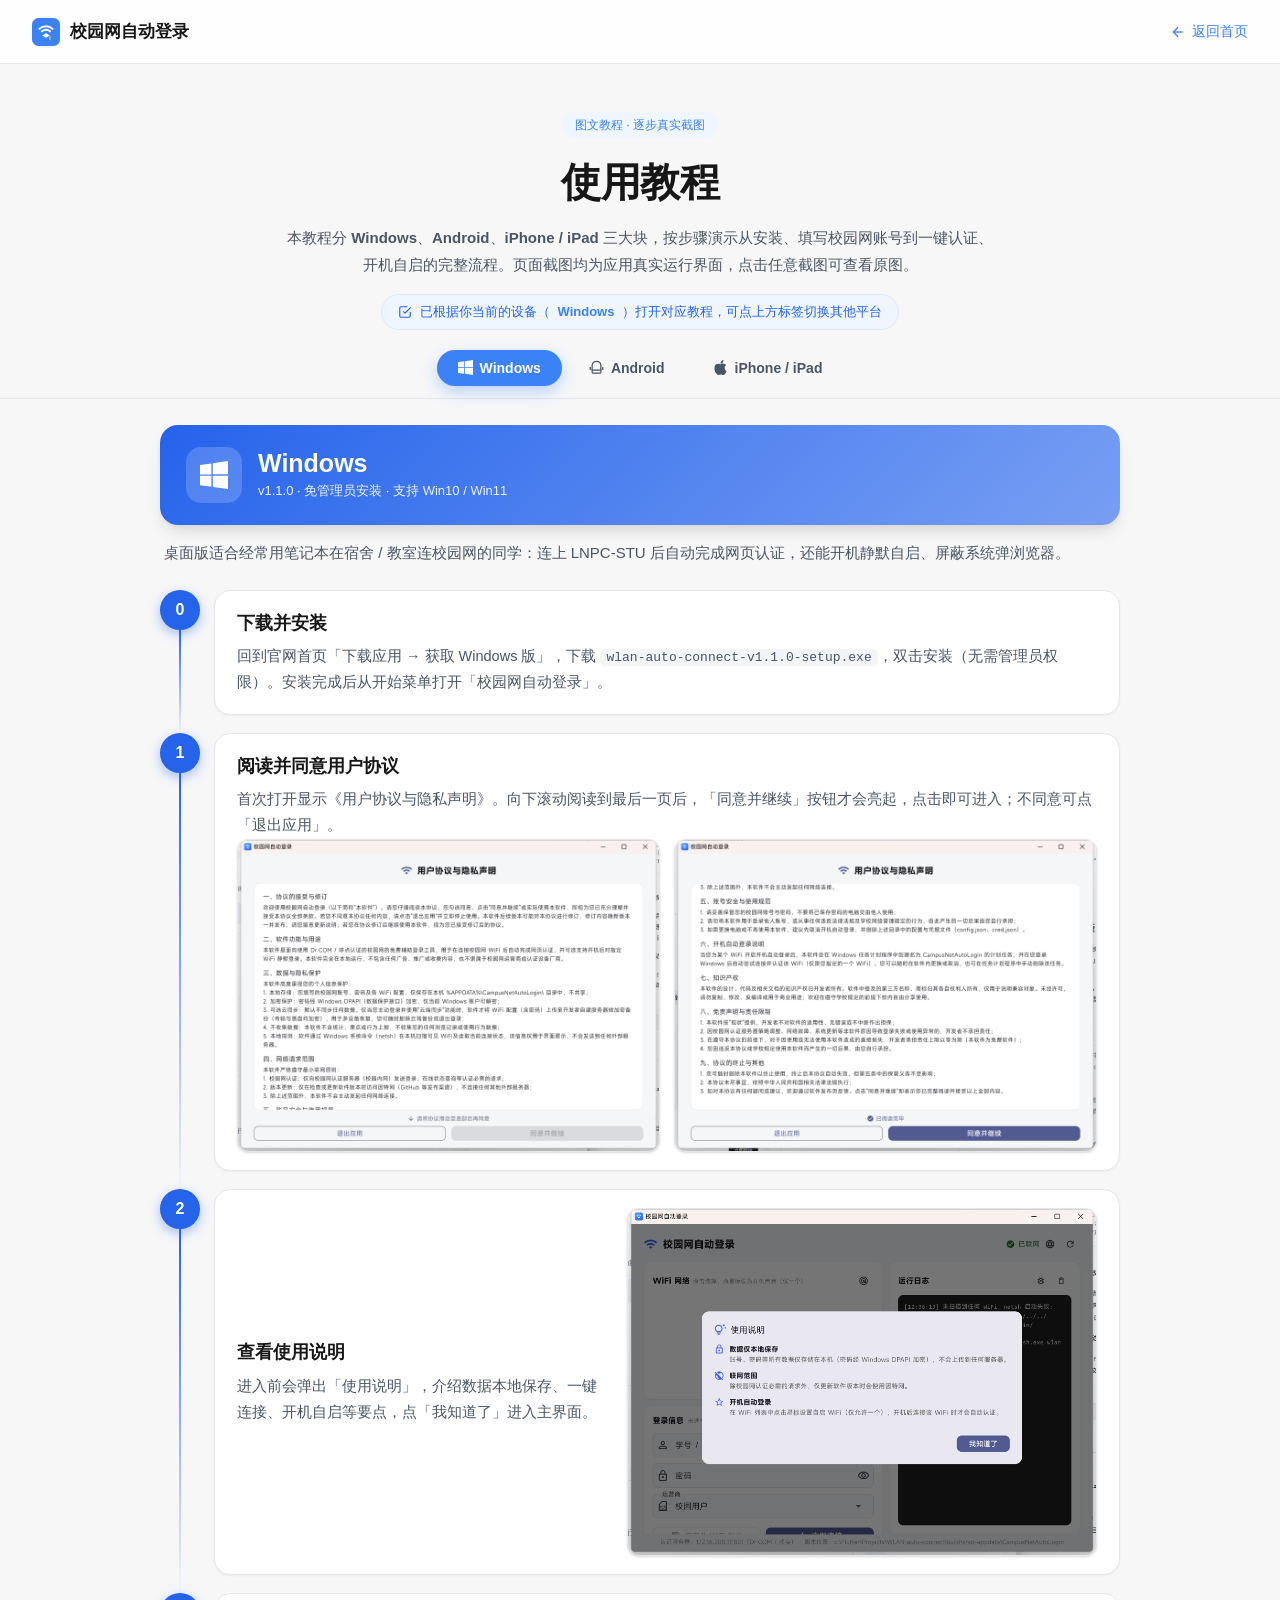
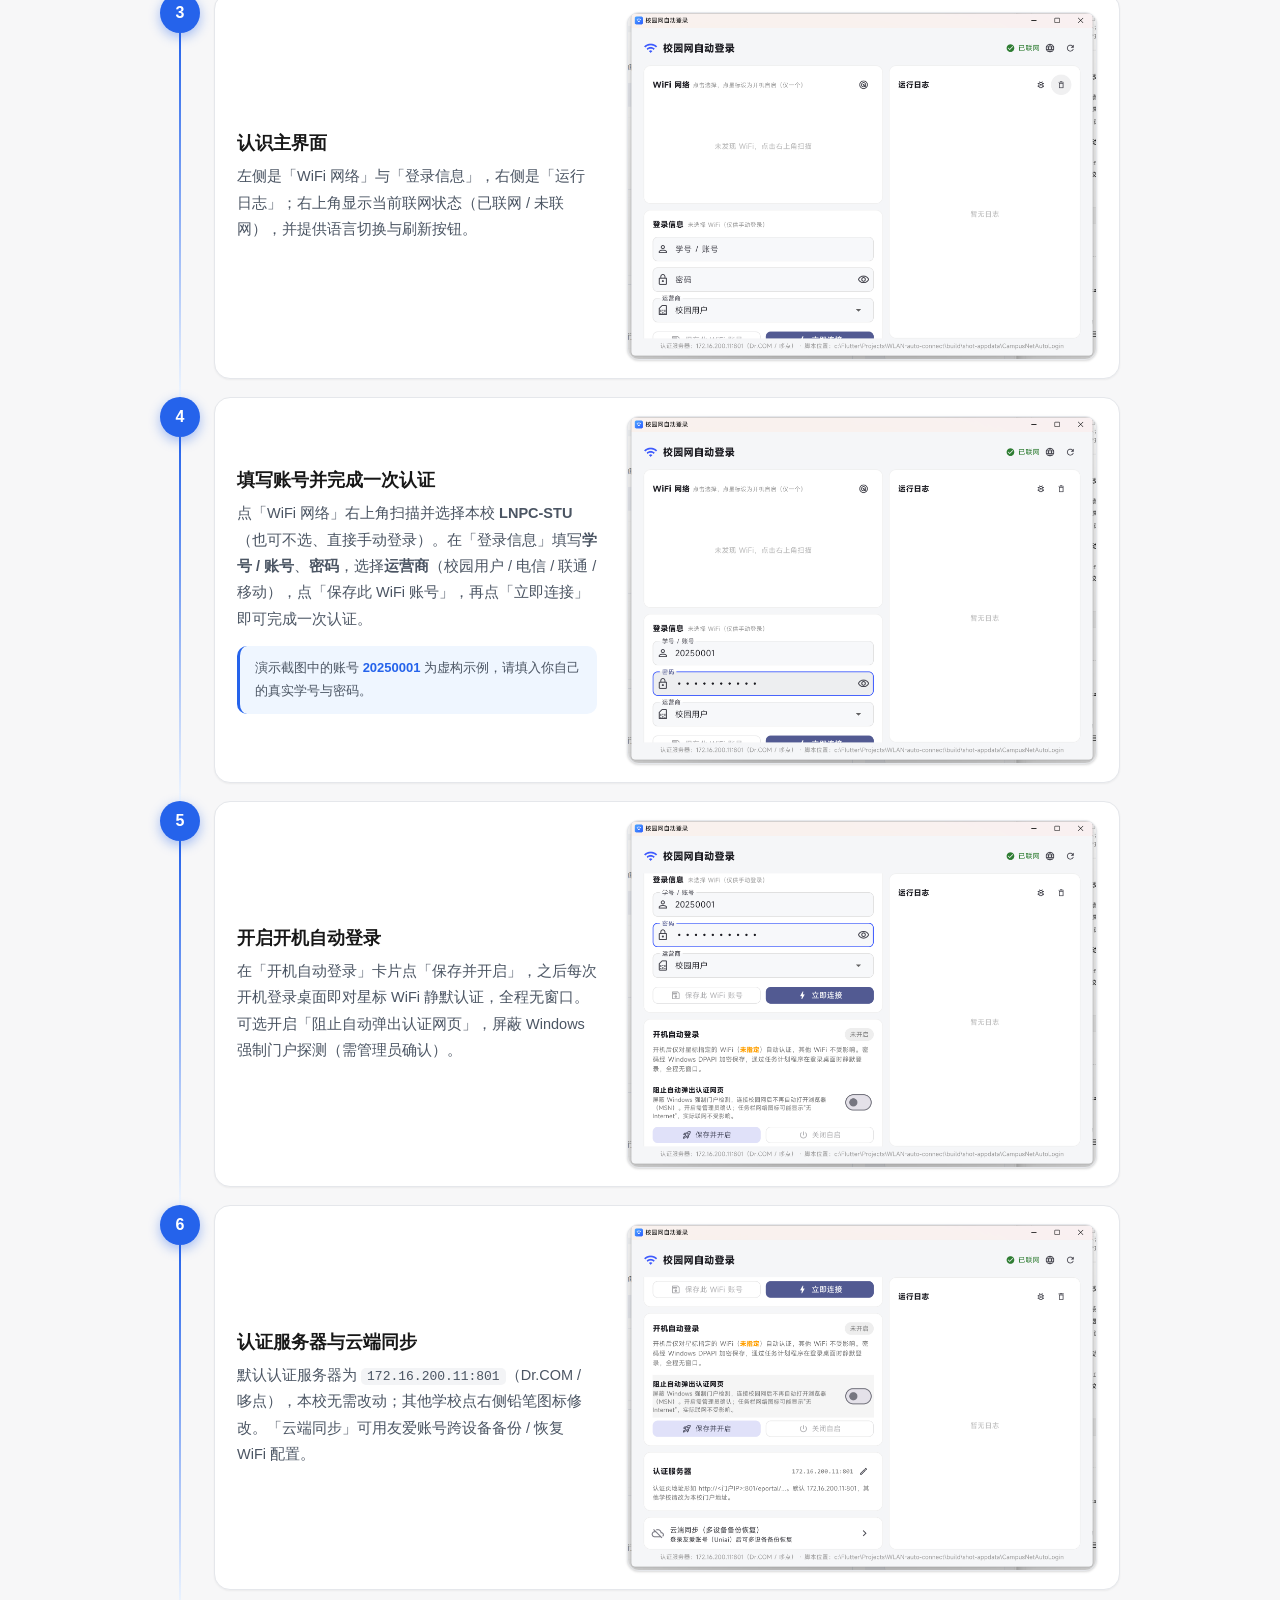
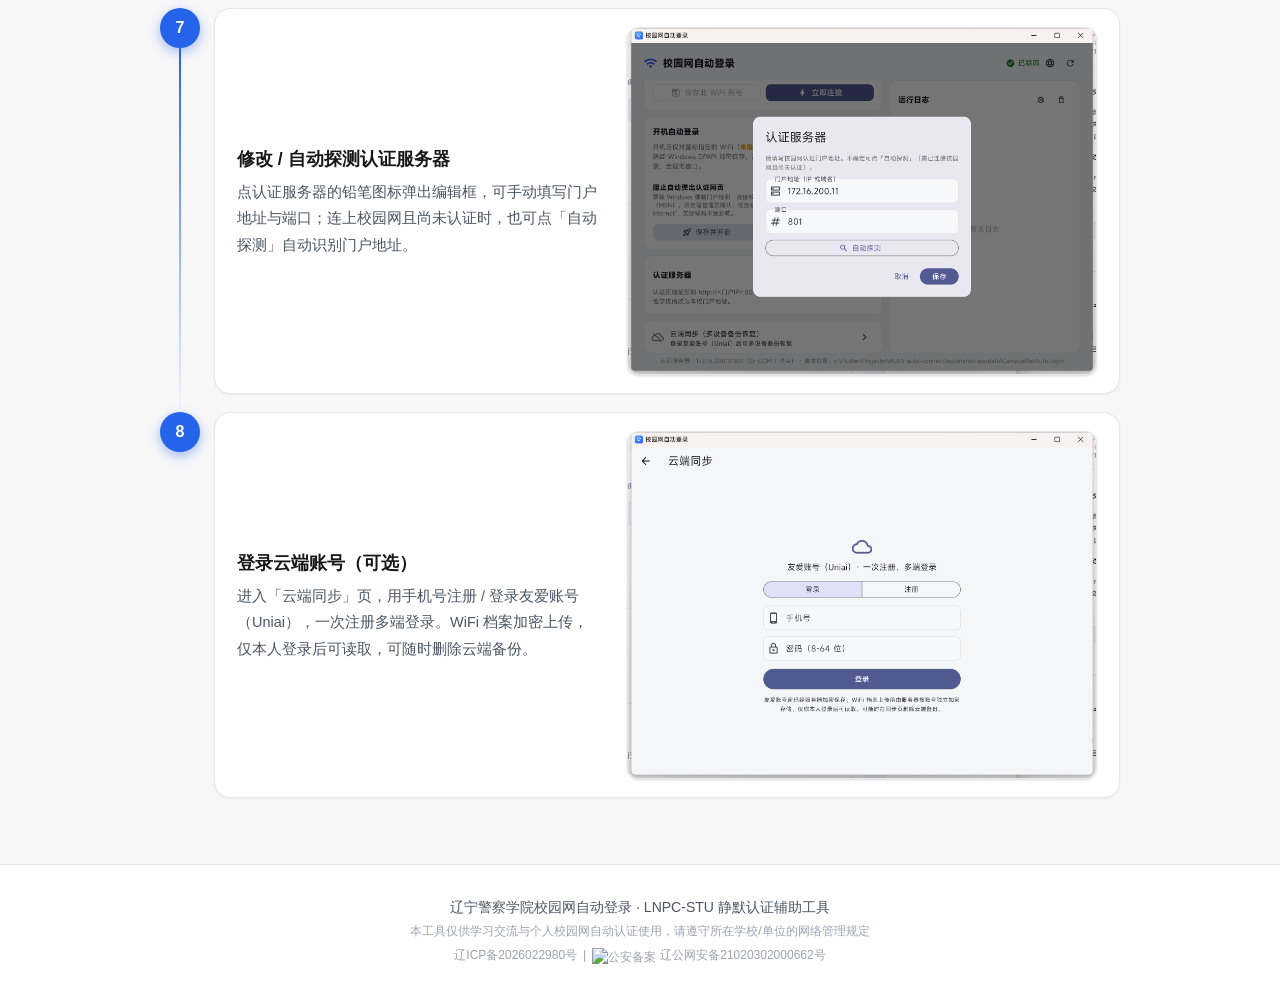
==== website/help.html @ 86a49d58 "Fix false "portal unreachable" caused by cellular route preemption When the campus network is not ye" ====
<!DOCTYPE html>
<html lang="zh-CN">
<head>
  <meta charset="UTF-8">
  <meta name="viewport" content="width=device-width, initial-scale=1.0">
  <meta name="description" content="辽宁警察学院校园网自动登录 —— Windows、Android、iPhone / iPad 三平台图文安装与使用教程，逐步真实截图演示从安装、填写账号到一键认证、开机自启的完整流程。">
  <title>使用教程 - 辽宁警察学院校园网自动登录</title>
  <link rel="icon" type="image/svg+xml" href="favicon.svg">
  <link rel="stylesheet" href="style.css">
  <style>
    /* ==================== 教程页专用样式（复用 style.css 变量） ==================== */
    .tut-hero { text-align: center; padding: 48px 20px 8px; max-width: 760px; margin: 0 auto; }
    .tut-hero .hero-badge { margin-bottom: 14px; }
    .tut-hero h1 { font-size: 36px; letter-spacing: -0.5px; margin-bottom: 12px; }
    .tut-hero p { font-size: 15px; color: var(--text-secondary); line-height: 1.8; }
    .tut-os-hint { display: inline-flex; align-items: center; gap: 8px; margin-top: 16px; font-size: 13px; color: var(--primary-dark); background: var(--primary-light); border: 1px solid var(--primary-lighter); padding: 7px 16px; border-radius: 999px; }
    .tut-os-hint b { color: var(--primary); }
    .tut-os-hint svg { flex-shrink: 0; }

    /* 平台标签页 */
    .tut-tabs {
      position: sticky; top: 64px; z-index: 60;
      display: flex; gap: 6px; justify-content: center; flex-wrap: wrap;
      padding: 12px; margin-bottom: 4px;
      background: rgba(247,247,248,0.92); backdrop-filter: blur(10px);
      border-bottom: 1px solid var(--border);
    }
    .ttab {
      display: inline-flex; align-items: center; gap: 7px;
      padding: 9px 20px; border-radius: 999px;
      font-size: 14px; font-weight: 600; color: var(--text-secondary);
      border: 1.5px solid transparent; transition: all .18s;
    }
    .ttab:hover { color: var(--primary); background: var(--primary-light); }
    .ttab.is-active { color: #fff; background: var(--primary); box-shadow: 0 6px 16px rgba(59,130,246,.32); }
    .ttab[data-tab="android"].is-active { background: #0F9D58; box-shadow: 0 6px 16px rgba(15,157,88,.32); }
    .ttab[data-tab="ios"].is-active { background: #7C3AED; box-shadow: 0 6px 16px rgba(124,58,237,.32); }

    .tut { max-width: 1000px; margin: 0 auto; padding: 0 20px 48px; }

    /* 平台主题色 */
    #windows { --accent: #2563EB; --accent-soft: #EFF6FF; }
    #android { --accent: #0F9D58; --accent-soft: #E9F7EF; }
    #ios     { --accent: #7C3AED; --accent-soft: #F3E8FF; }

    .tpanel { display: none; }
    .tpanel.is-active { display: block; animation: tutFade .28s ease; }
    @keyframes tutFade { from { opacity: 0; transform: translateY(8px); } to { opacity: 1; transform: none; } }

    /* 平台头部色带 */
    .phead {
      display: flex; align-items: center; gap: 16px;
      padding: 22px 26px; border-radius: 18px; color: #fff;
      background: linear-gradient(135deg, var(--accent), color-mix(in srgb, var(--accent) 62%, #ffffff));
      box-shadow: var(--shadow-lg); margin: 26px 0 12px;
    }
    .phead .pico { width: 56px; height: 56px; border-radius: 15px; flex-shrink: 0; background: rgba(255,255,255,.18); display: flex; align-items: center; justify-content: center; }
    .phead h2 { font-size: 25px; line-height: 1.15; }
    .phead .pv { font-size: 13px; opacity: .92; margin-top: 3px; }
    .pintro { font-size: 15px; color: var(--text-secondary); line-height: 1.8; margin: 14px 4px 24px; }

    /* 时间轴 + 步骤卡片 */
    .timeline { list-style: none; margin: 0; padding: 0; }
    .step { position: relative; padding-left: 54px; margin-bottom: 18px; }
    .step::before { content: ''; position: absolute; left: 19px; top: 40px; bottom: -18px; width: 2px; background: linear-gradient(var(--accent), var(--accent-soft)); }
    .step:last-child::before { display: none; }
    .node {
      position: absolute; left: 0; top: 0; width: 40px; height: 40px; border-radius: 50%;
      background: var(--accent); color: #fff; font-weight: 700; font-size: 16px;
      display: flex; align-items: center; justify-content: center;
      box-shadow: 0 4px 12px color-mix(in srgb, var(--accent) 40%, transparent); z-index: 1;
    }
    .card { background: var(--surface); border: 1px solid var(--border); border-radius: 16px; padding: 18px 22px; box-shadow: var(--shadow-sm); transition: box-shadow .2s; }
    .card:hover { box-shadow: var(--shadow); }
    .card .txt h3 { font-size: 17.5px; margin: 1px 0 7px; }
    .card .txt p { font-size: 14.5px; color: var(--text-secondary); line-height: 1.82; }
    .card .txt a { color: var(--primary); }
    .card code { background: var(--surface-muted); padding: 1px 6px; border-radius: 5px; font-size: 13px; }

    .media { margin-top: 16px; display: flex; gap: 14px; justify-content: center; flex-wrap: wrap; }
    .media img { max-width: 100%; height: auto; border: 1px solid var(--border); border-radius: 12px; box-shadow: var(--shadow); cursor: zoom-in; background: #fff; transition: transform .18s; }
    .media img:hover { transform: translateY(-2px); }
    .media img.win { width: 100%; max-width: 760px; }
    .media img.pad { width: 100%; max-width: 620px; }
    .media img.phone { width: 300px; max-width: 100%; }
    .media.pair img.win { width: calc(50% - 7px); max-width: 480px; }
    .media.pair img.pad { width: calc(50% - 7px); max-width: 480px; }
    .media.pair img.phone { width: calc(50% - 7px); max-width: 260px; }

    .note { margin-top: 14px; padding: 11px 15px; border-radius: 10px; background: var(--accent-soft); border-left: 3px solid var(--accent); font-size: 13px; color: var(--text-secondary); line-height: 1.75; }
    .note b { color: var(--accent); }

    /* 宽屏：左文右图双栏 */
    @media (min-width: 900px) {
      .tut-hero h1 { font-size: 40px; }
      .card { display: grid; grid-template-columns: minmax(260px, 360px) 1fr; gap: 6px 30px; align-items: center; }
      .card.text-only { display: block; }
      .card:has(.media.pair) { display: block; }
      .media { margin-top: 0; }
      .media img.win { max-width: 100%; }
      .media img.pad { max-width: 100%; }
    }

    /* 横屏矮视口（横放的手机）：压缩留白 */
    @media (orientation: landscape) and (max-height: 560px) {
      .tut-hero { padding: 22px 20px 4px; }
      .tut-hero h1 { font-size: 26px; }
      .step { padding-left: 48px; }
      .phead { margin: 16px 0 8px; padding: 16px 22px; }
    }

    @media (max-width: 768px) {
      .tut-tabs { top: 56px; }
      .tut { padding: 0 14px 40px; }
      .tut-hero h1 { font-size: 27px; }
      .step { padding-left: 46px; }
      .node { width: 34px; height: 34px; font-size: 14px; }
      .step::before { left: 16px; top: 36px; }
      .card { padding: 16px; }
      .phead h2 { font-size: 21px; }
      .media.pair img.phone { max-width: 46%; }
      /* 窄屏：并排图改为上下堆叠、单图铺满，保证可读 */
      .media.pair { flex-direction: column; align-items: center; }
      .media.pair img { width: 100% !important; max-width: 520px !important; }
    }

    .back-home { display: inline-flex; align-items: center; gap: 6px; font-size: 14px; font-weight: 500; color: var(--primary); }
    .back-home:hover { text-decoration: underline; }
  </style>
</head>
<body>

<!-- ==================== 顶部导航 ==================== -->
<nav class="landing-nav">
  <div class="landing-nav-left">
    <svg width="28" height="28" viewBox="0 0 96 96" fill="none">
      <rect width="96" height="96" rx="22" fill="#3B82F6"/>
      <g stroke="#FFFFFF" stroke-width="6.5" stroke-linecap="round" fill="none">
        <path d="M33.9 45.9 A20 20 0 0 1 62.1 45.9"/>
        <path d="M25.4 37.4 A32 32 0 0 1 70.6 37.4"/>
      </g>
      <path d="M48 52 L61 60 L48 68 L35 60 Z" fill="#FFFFFF"/>
      <path d="M61.5 62 V70" stroke="#FFD34D" stroke-width="3" stroke-linecap="round" fill="none"/>
      <circle cx="61.5" cy="72.5" r="2.6" fill="#FFD34D"/>
    </svg>
    <span>校园网自动登录</span>
  </div>
  <a class="back-home" href="index.html">
    <svg width="16" height="16" viewBox="0 0 24 24" fill="none" stroke="currentColor" stroke-width="2"><path d="M19 12H5"/><polyline points="12 19 5 12 12 5"/></svg>
    返回首页
  </a>
</nav>

<!-- ==================== 标题 ==================== -->
<header class="tut-hero">
  <div class="hero-badge">图文教程 · 逐步真实截图</div>
  <h1>使用教程</h1>
  <p>本教程分 <strong>Windows</strong>、<strong>Android</strong>、<strong>iPhone / iPad</strong> 三大块，按步骤演示从安装、填写校园网账号到一键认证、开机自启的完整流程。页面截图均为应用真实运行界面，点击任意截图可查看原图。</p>
  <div class="tut-os-hint" id="osHint" hidden></div>
</header>

<!-- ==================== 平台切换 ==================== -->
<div class="tut-tabs" role="tablist">
  <button class="ttab is-active" data-tab="windows" role="tab" aria-selected="true"><svg width="15" height="15" viewBox="0 0 24 24" fill="currentColor"><path d="M0 3.449L9.75 2.1v9.45H0m10.949-9.602L24 0v11.4H10.949M0 12.6h9.75v9.45L0 20.699M10.949 12.6H24V24l-12.9-1.801"/></svg> Windows</button>
  <button class="ttab" data-tab="android" role="tab" aria-selected="false"><svg width="15" height="15" viewBox="0 0 24 24" fill="none" stroke="currentColor" stroke-width="2"><path d="M5 16V9a7 7 0 0 1 14 0v7"/><path d="M5 16h14v3a2 2 0 0 1-2 2H7a2 2 0 0 1-2-2v-3z"/><line x1="2" y1="11" x2="2" y2="16"/><line x1="22" y1="11" x2="22" y2="16"/></svg> Android</button>
  <button class="ttab" data-tab="ios" role="tab" aria-selected="false"><svg width="15" height="15" viewBox="0 0 24 24" fill="currentColor"><path d="M12.152 6.896c-.948 0-2.415-1.078-3.96-1.04-2.04.027-3.91 1.183-4.961 3.014-2.117 3.675-.546 9.103 1.519 12.09 1.013 1.454 2.208 3.09 3.792 3.039 1.52-.065 2.09-.987 3.935-.987 1.831 0 2.35.987 3.96.948 1.637-.026 2.676-1.48 3.676-2.948 1.156-1.688 1.636-3.325 1.662-3.415-.039-.013-3.182-1.221-3.22-4.857-.026-3.04 2.48-4.494 2.597-4.559-1.429-2.09-3.623-2.324-4.39-2.376-2-.156-3.675 1.09-4.61 1.09zM15.53 3.83c.843-1.012 1.4-2.427 1.245-3.83-1.207.052-2.662.805-3.532 1.818-.78.896-1.454 2.338-1.273 3.714 1.338.104 2.715-.688 3.559-1.701"/></svg> iPhone / iPad</button>
</div>

<main class="tut">

  <!-- ============================ WINDOWS ======================= -->
  <section id="windows" class="tpanel is-active" role="tabpanel">
    <div class="phead">
      <div class="pico"><svg width="28" height="28" viewBox="0 0 24 24" fill="currentColor"><path d="M0 3.449L9.75 2.1v9.45H0m10.949-9.602L24 0v11.4H10.949M0 12.6h9.75v9.45L0 20.699M10.949 12.6H24V24l-12.9-1.801"/></svg></div>
      <div><h2>Windows</h2><div class="pv">v1.1.0 · 免管理员安装 · 支持 Win10 / Win11</div></div>
    </div>
    <p class="pintro">桌面版适合经常用笔记本在宿舍 / 教室连校园网的同学：连上 LNPC-STU 后自动完成网页认证，还能开机静默自启、屏蔽系统弹浏览器。</p>

    <ol class="timeline">
      <li class="step"><div class="node">0</div>
        <div class="card text-only"><div class="txt"><h3>下载并安装</h3>
          <p>回到官网首页「下载应用 → 获取 Windows 版」，下载 <code>wlan-auto-connect-v1.1.0-setup.exe</code>，双击安装（无需管理员权限）。安装完成后从开始菜单打开「校园网自动登录」。</p>
        </div></div>
      </li>

      <li class="step"><div class="node">1</div>
        <div class="card"><div class="txt"><h3>阅读并同意用户协议</h3>
          <p>首次打开显示《用户协议与隐私声明》。向下滚动阅读到最后一页后，「同意并继续」按钮才会亮起，点击即可进入；不同意可点「退出应用」。</p>
        </div>
        <div class="media pair">
          <img class="win" src="help-assets/windows/win-01-agreement.png" alt="Windows 用户协议页顶部">
          <img class="win" src="help-assets/windows/win-01b-agreement-bottom.png" alt="Windows 用户协议页底部，同意按钮亮起">
        </div></div>
      </li>

      <li class="step"><div class="node">2</div>
        <div class="card"><div class="txt"><h3>查看使用说明</h3>
          <p>进入前会弹出「使用说明」，介绍数据本地保存、一键连接、开机自启等要点，点「我知道了」进入主界面。</p>
        </div>
        <div class="media"><img class="win" src="help-assets/windows/win-02-usage.png" alt="Windows 使用说明弹窗"></div></div>
      </li>

      <li class="step"><div class="node">3</div>
        <div class="card"><div class="txt"><h3>认识主界面</h3>
          <p>左侧是「WiFi 网络」与「登录信息」，右侧是「运行日志」；右上角显示当前联网状态（已联网 / 未联网），并提供语言切换与刷新按钮。</p>
        </div>
        <div class="media"><img class="win" src="help-assets/windows/win-03-home.png" alt="Windows 主界面"></div></div>
      </li>

      <li class="step"><div class="node">4</div>
        <div class="card"><div class="txt"><h3>填写账号并完成一次认证</h3>
          <p>点「WiFi 网络」右上角扫描并选择本校 <strong>LNPC-STU</strong>（也可不选、直接手动登录）。在「登录信息」填写<strong>学号 / 账号</strong>、<strong>密码</strong>，选择<strong>运营商</strong>（校园用户 / 电信 / 联通 / 移动），点「保存此 WiFi 账号」，再点「立即连接」即可完成一次认证。</p>
          <div class="note">演示截图中的账号 <b>20250001</b> 为虚构示例，请填入你自己的真实学号与密码。</div>
        </div>
        <div class="media"><img class="win" src="help-assets/windows/win-04-login-form.png" alt="Windows 填写登录信息"></div></div>
      </li>

      <li class="step"><div class="node">5</div>
        <div class="card"><div class="txt"><h3>开启开机自动登录</h3>
          <p>在「开机自动登录」卡片点「保存并开启」，之后每次开机登录桌面即对星标 WiFi 静默认证，全程无窗口。可选开启「阻止自动弹出认证网页」，屏蔽 Windows 强制门户探测（需管理员确认）。</p>
        </div>
        <div class="media"><img class="win" src="help-assets/windows/win-05-autostart.png" alt="Windows 开机自动登录设置"></div></div>
      </li>

      <li class="step"><div class="node">6</div>
        <div class="card"><div class="txt"><h3>认证服务器与云端同步</h3>
          <p>默认认证服务器为 <code>172.16.200.11:801</code>（Dr.COM / 哆点），本校无需改动；其他学校点右侧铅笔图标修改。「云端同步」可用友爱账号跨设备备份 / 恢复 WiFi 配置。</p>
        </div>
        <div class="media"><img class="win" src="help-assets/windows/win-06-server-cloud.png" alt="Windows 认证服务器与云端同步卡片"></div></div>
      </li>

      <li class="step"><div class="node">7</div>
        <div class="card"><div class="txt"><h3>修改 / 自动探测认证服务器</h3>
          <p>点认证服务器的铅笔图标弹出编辑框，可手动填写门户地址与端口；连上校园网且尚未认证时，也可点「自动探测」自动识别门户地址。</p>
        </div>
        <div class="media"><img class="win" src="help-assets/windows/win-07-portal-dialog.png" alt="Windows 认证服务器编辑弹窗"></div></div>
      </li>

      <li class="step"><div class="node">8</div>
        <div class="card"><div class="txt"><h3>登录云端账号（可选）</h3>
          <p>进入「云端同步」页，用手机号注册 / 登录友爱账号（Uniai），一次注册多端登录。WiFi 档案加密上传，仅本人登录后可读取，可随时删除云端备份。</p>
        </div>
        <div class="media"><img class="win" src="help-assets/windows/win-08-cloud.png" alt="Windows 云端同步登录页"></div></div>
      </li>
    </ol>
  </section>

  <!-- ============================ ANDROID ======================= -->
  <section id="android" class="tpanel" role="tabpanel">
    <div class="phead">
      <div class="pico"><svg width="30" height="30" viewBox="0 0 24 24" fill="none" stroke="currentColor" stroke-width="2"><path d="M5 16V9a7 7 0 0 1 14 0v7"/><path d="M5 16h14v3a2 2 0 0 1-2 2H7a2 2 0 0 1-2-2v-3z"/><line x1="2" y1="11" x2="2" y2="16"/><line x1="22" y1="11" x2="22" y2="16"/><line x1="8" y1="5" x2="6" y2="3"/><line x1="16" y1="5" x2="18" y2="3"/></svg></div>
      <div><h2>Android</h2><div class="pv">v1.2.1 · 一键连接 · 桌面小组件 / 磁贴 · 联网检测守护</div></div>
    </div>
    <p class="pintro">安卓版支持桌面小组件与控制中心磁贴一键认证，还可关闭系统联网探测实现全程静默。以下截图来自 Android 14 模拟器真实运行界面。</p>

    <ol class="timeline">
      <li class="step"><div class="node">0</div>
        <div class="card text-only"><div class="txt"><h3>下载并安装 APK</h3>
          <p>回到官网首页「下载应用 → 获取 Android 版」，选择对应架构（近几年的手机选 <strong>64 位 arm64-v8a</strong>），下载 APK 传到手机安装。若提示「未知来源 / 允许安装」，允许即可。</p>
        </div></div>
      </li>

      <li class="step"><div class="node">1</div>
        <div class="card"><div class="txt"><h3>阅读并同意用户协议</h3>
          <p>首次打开显示《用户协议与隐私声明》，向下滚动到最后一页后「同意并继续」按钮亮起，点击继续。</p>
        </div>
        <div class="media pair">
          <img class="phone" src="help-assets/android/and-01-agreement.png" alt="Android 用户协议页顶部">
          <img class="phone" src="help-assets/android/and-01b-agreement-bottom.png" alt="Android 用户协议页底部，同意按钮亮起">
        </div></div>
      </li>

      <li class="step"><div class="node">2</div>
        <div class="card"><div class="txt"><h3>查看使用说明</h3>
          <p>进入前弹出「使用说明」，介绍数据本地保存、一键连接、开机自动认证，点「我知道了」进入首页。</p>
          <div class="note">首次进入时系统会请求 <b>位置信息</b> 与 <b>附近的设备</b> 权限 —— 这是 Android 扫描 WiFi 的系统要求，本软件不会获取你的地理位置轨迹，选择「使用时允许 / 允许」即可。</div>
        </div>
        <div class="media"><img class="phone" src="help-assets/android/and-02-usage.png" alt="Android 使用说明弹窗"></div></div>
      </li>

      <li class="step"><div class="node">3</div>
        <div class="card"><div class="txt"><h3>认识首页</h3>
          <p>首页顶部大字显示联网状态（已联网 / 需要登录 / 未连接），下方是「一键连接校园网」按钮，以及「开机自动认证」开关与「桌面小组件 / 快捷按钮」入口。底部在「首页 / 配置 / 设置」三个标签间切换。</p>
        </div>
        <div class="media"><img class="phone" src="help-assets/android/and-03-home.png" alt="Android 首页"></div></div>
      </li>

      <li class="step"><div class="node">4</div>
        <div class="card"><div class="txt"><h3>选择校园网 WiFi</h3>
          <p>切到「配置」标签，点右上角雷达图标扫描，在 WiFi 列表中点选本校 <strong>LNPC-STU</strong>（点条目选择配置，点星标设为自启，仅可设一个）。</p>
        </div>
        <div class="media"><img class="phone" src="help-assets/android/and-04-config.png" alt="Android 配置页 WiFi 列表与登录表单"></div></div>
      </li>

      <li class="step"><div class="node">5</div>
        <div class="card"><div class="txt"><h3>填写账号与密码</h3>
          <p>在「登录信息」填写<strong>学号 / 账号</strong>与<strong>密码</strong>，选择<strong>运营商</strong>，点「保存账号」（或「保存并设为自启」）。保存后回到首页点「一键连接校园网」即可完成认证。</p>
          <div class="note">演示截图中的账号 <b>20250001</b> 为虚构示例，请填入你自己的真实学号与密码。</div>
        </div>
        <div class="media"><img class="phone" src="help-assets/android/and-05-form-filled.png" alt="Android 已填写账号密码的表单"></div></div>
      </li>

      <li class="step"><div class="node">6</div>
        <div class="card"><div class="txt"><h3>设置页一览</h3>
          <p>「设置」标签包含：<strong>认证服务器</strong>（默认 172.16.200.11:801）、<strong>联网检测守护</strong>（adb / Shizuku / root 三种方案，关闭系统探测后认证全程静默不弹浏览器）、<strong>云端同步</strong> 与 <strong>深色模式</strong>。</p>
        </div>
        <div class="media"><img class="phone" src="help-assets/android/and-06-settings.png" alt="Android 设置页"></div></div>
      </li>

      <li class="step"><div class="node">7</div>
        <div class="card"><div class="txt"><h3>修改 / 自动探测认证服务器</h3>
          <p>点「认证服务器」弹出编辑框，可填门户地址与端口；连上校园网且未认证时点「自动探测」自动识别。本校默认值无需改动。</p>
        </div>
        <div class="media"><img class="phone" src="help-assets/android/and-07-portal-dialog.png" alt="Android 认证服务器编辑弹窗"></div></div>
      </li>

      <li class="step"><div class="node">8</div>
        <div class="card"><div class="txt"><h3>云端同步（可选）</h3>
          <p>进入「云端同步」，按提示填写服务器域名并登录友爱账号（Uniai），即可在多设备间加密备份 / 恢复 WiFi 配置。</p>
        </div>
        <div class="media"><img class="phone" src="help-assets/android/and-08-cloud.png" alt="Android 云端同步页"></div></div>
      </li>

      <li class="step"><div class="node">＋</div>
        <div class="card text-only"><div class="txt"><h3>添加桌面小组件 / 控制中心磁贴</h3>
          <p>在桌面长按「添加小组件」，搜索「校园网自动登录」放到桌面；或从下拉快捷设置添加磁贴。之后<strong>无需打开应用</strong>即可一键触发认证，实时查看连接状态。</p>
          <div class="note">系统级小组件 / 磁贴添加界面各厂商略有差异，此处以文字说明，不单独截图。</div>
        </div></div>
      </li>

      <li class="step"><div class="node">！</div>
        <div class="card text-only"><div class="txt"><h3>开着移动数据时提示「门户不可达 / 流量走移动数据」</h3>
          <p><strong>这不是认证服务器地址填错。</strong>校园网未认证时，系统会判定该 WiFi 无外网，并把应用流量改走移动数据；而认证门户是内网地址，从移动数据访问必然超时。临时解法：<strong>关掉移动数据</strong>再点一次「一键连接」；根治：进「设置 → 联网检测守护」用 adb / Shizuku / root 任一方案<strong>关闭系统联网检测</strong>（授权一次永久有效，之后每次启动自动维持），或关掉手机的 WLAN 助理 / 移动数据加速类开关。</p>
          <div class="note">小米 / 红米（HyperOS）、双卡常驻数据的机型最容易碰到。应用内「设置 → 诊断日志 → 复制诊断信息」会直接给出「路由被移动数据抢走」还是「地址不通」的判读，反馈问题时附上可加快定位。</div>
        </div></div>
      </li>
    </ol>
  </section>

  <!-- ============================== iOS ========================= -->
  <section id="ios" class="tpanel" role="tabpanel">
    <div class="phead">
      <div class="pico"><svg width="28" height="28" viewBox="0 0 24 24" fill="currentColor"><path d="M12.152 6.896c-.948 0-2.415-1.078-3.96-1.04-2.04.027-3.91 1.183-4.961 3.014-2.117 3.675-.546 9.103 1.519 12.09 1.013 1.454 2.208 3.09 3.792 3.039 1.52-.065 2.09-.987 3.935-.987 1.831 0 2.35.987 3.96.948 1.637-.026 2.676-1.48 3.676-2.948 1.156-1.688 1.636-3.325 1.662-3.415-.039-.013-3.182-1.221-3.22-4.857-.026-3.04 2.48-4.494 2.597-4.559-1.429-2.09-3.623-2.324-4.39-2.376-2-.156-3.675 1.09-4.61 1.09zM15.53 3.83c.843-1.012 1.4-2.427 1.245-3.83-1.207.052-2.662.805-3.532 1.818-.78.896-1.454 2.338-1.273 3.714 1.338.104 2.715-.688 3.559-1.701"/></svg></div>
      <div><h2>iPhone / iPad</h2><div class="pv">快捷指令 · 无需安装 App · 无需越狱 / 描述文件</div></div>
    </div>
    <p class="pintro">iOS / iPadOS 版通过苹果自带的「快捷指令」实现，导入一次、首次输入账号密码（仅存本机），以后连上校园网即可自动登录，不上传任何服务器。以下截图均为 iPad 真实运行界面。</p>

    <ol class="timeline">
      <li class="step"><div class="node">1</div>
        <div class="card"><div class="txt"><h3>用 Safari 打开官网，进入 iPhone / iPad 入口</h3>
          <p>在 iPhone / iPad 上用 <strong>Safari</strong> 打开官网 <a href="https://wlan.suspect.top">wlan.suspect.top</a>，在「下载应用」区找到 <strong>iPhone / iPad</strong> 卡片，点「获取 iPhone / iPad 快捷指令」。</p>
        </div>
        <div class="media"><img class="pad" src="help-assets/ios/ios-01-site.png" alt="iPad Safari 打开官网下载区"></div></div>
      </li>

      <li class="step"><div class="node">2</div>
        <div class="card"><div class="txt"><h3>在分享页点「导入快捷指令」</h3>
          <p>进入分享页后，点蓝色「导入『校园网自动登陆』快捷指令」按钮。母版不含任何账号密码、只在你自己设备上运行，可放心安装。</p>
        </div>
        <div class="media"><img class="pad" src="help-assets/ios/ios-02-sharepage.png" alt="iPad 分享页导入快捷指令按钮"></div></div>
      </li>

      <li class="step"><div class="node">3</div>
        <div class="card"><div class="txt"><h3>添加快捷指令</h3>
          <p>系统会自动跳到「快捷指令」App 并弹出「校园网自动登陆」捷径卡片，点「添加快捷指令」完成导入。若首次运行被拦截，前往「设置 → 快捷指令」打开「允许不受信任的快捷指令」（iOS 17+ 一般无需）。</p>
        </div>
        <div class="media"><img class="pad" src="help-assets/ios/ios-03-add-shortcut.png" alt="iPad 添加快捷指令弹窗"></div></div>
      </li>

      <li class="step"><div class="node">4</div>
        <div class="card"><div class="txt"><h3>首次运行输入账号与密码</h3>
          <p>连上 <strong>LNPC-STU</strong> 后运行「校园网自动登陆」，会依次弹出输入<strong>校园网账号</strong>与<strong>密码</strong>。凭据仅保存在本机（<code>campus.txt</code>），不上传、不同步 iCloud。</p>
        </div>
        <div class="media pair">
          <img class="pad" src="help-assets/ios/ios-04-input-account.png" alt="iPad 输入校园网账号">
          <img class="pad" src="help-assets/ios/ios-05-input-password.png" alt="iPad 输入密码">
        </div></div>
      </li>

      <li class="step"><div class="node">5</div>
        <div class="card"><div class="txt"><h3>完成：已保存凭证 · 认证成功</h3>
          <p>输入后顶部通知「已保存凭证，以后将自动登录」，随后弹出「认证成功」。以后连上校园网直接运行即免输入；想彻底免点，进「快捷指令 → 自动化」新建「当连接到 LNPC-STU 时 → 运行『校园网自动登陆』」。</p>
        </div>
        <div class="media pair">
          <img class="pad" src="help-assets/ios/ios-06-saved.png" alt="iPad 已保存凭证通知">
          <img class="pad" src="help-assets/ios/ios-07-success.png" alt="iPad 认证成功通知">
        </div></div>
      </li>

      <li class="step"><div class="node">6</div>
        <div class="card"><div class="txt"><h3>添加到主屏幕 / 控制中心（可选）</h3>
          <p>在「所有快捷指令」长按「校园网自动登陆」→「分享」→「添加到主屏幕」，可自定义名称与图标。之后桌面一键即可登录，无需进入 App。</p>
        </div>
        <div class="media pair">
          <img class="pad" src="help-assets/ios/ios-08-share-sheet.png" alt="iPad 分享面板添加到主屏幕">
          <img class="pad" src="help-assets/ios/ios-09-add-to-home.png" alt="iPad 添加到主屏幕自定义">
        </div></div>
      </li>
    </ol>
  </section>

</main>

<!-- ==================== 页脚 ==================== -->
<footer class="landing-footer">
  <p>辽宁警察学院校园网自动登录 · LNPC-STU 静默认证辅助工具</p>
  <p class="footer-sub">本工具仅供学习交流与个人校园网自动认证使用，请遵守所在学校/单位的网络管理规定</p>
  <p class="footer-icp" style="font-size:12px;color:var(--text-muted,#8a8a8a);margin-top:6px"><a href="https://beian.miit.gov.cn/" target="_blank" rel="noopener noreferrer" style="color:inherit;text-decoration:none">辽ICP备2026022980号</a><span style="margin:0 6px">|</span><a href="https://beian.mps.gov.cn/#/query/webSearch?code=21020302000662" target="_blank" rel="noopener noreferrer" style="color:inherit;text-decoration:none"><img src="/ga_beian.png" alt="公安备案" style="width:14px;height:14px;vertical-align:-2px;margin-right:4px">辽公网安备21020302000662号</a></p>
</footer>

<script>
  (function () {
    var names = { windows: 'Windows', android: 'Android', ios: 'iPhone / iPad' };
    function select(id) {
      document.querySelectorAll('.ttab').forEach(function (b) {
        var on = b.dataset.tab === id;
        b.classList.toggle('is-active', on);
        b.setAttribute('aria-selected', on ? 'true' : 'false');
      });
      document.querySelectorAll('.tpanel').forEach(function (p) { p.classList.toggle('is-active', p.id === id); });
    }
    document.querySelectorAll('.ttab').forEach(function (b) {
      b.addEventListener('click', function () { select(b.dataset.tab); window.scrollTo({ top: 0, behavior: 'smooth' }); });
    });

    // 按浏览器 UA 自动打开访客所在平台
    var ua = navigator.userAgent || '';
    var os = 'windows';
    if (/Android/i.test(ua)) os = 'android';
    else if (/iPhone|iPad|iPod/i.test(ua)) os = 'ios';
    else if (/Macintosh|Mac OS X/i.test(ua)) os = 'ios';
    else if (/Windows/i.test(ua)) os = 'windows';
    select(os);
    var hint = document.getElementById('osHint');
    if (hint) {
      hint.hidden = false;
      hint.innerHTML = '<svg width="14" height="14" viewBox="0 0 24 24" fill="none" stroke="currentColor" stroke-width="2"><path d="M9 11l3 3L22 4"/><path d="M21 12v7a2 2 0 0 1-2 2H5a2 2 0 0 1-2-2V5a2 2 0 0 1 2-2h11"/></svg> 已根据你当前的设备（<b>' + names[os] + '</b>）打开对应教程，可点上方标签切换其他平台';
    }

    // 横竖屏标记（供 CSS 使用）
    function orient() {
      var l = window.matchMedia && window.matchMedia('(orientation: landscape)').matches;
      document.documentElement.setAttribute('data-orient', l ? 'landscape' : 'portrait');
    }
    orient();
    window.addEventListener('resize', orient);

    // 点击截图放大查看
    document.addEventListener('click', function (e) {
      var img = e.target.closest && e.target.closest('.media img');
      if (img) window.open(img.src, '_blank');
    });
  })();
</script>

</body>
</html>
---- website/style.css ----
/* ==================== CSS 变量 ==================== */
:root {
  --primary: #3B82F6;
  --primary-dark: #2563EB;
  --primary-light: #EFF6FF;
  --primary-lighter: #DBEAFE;
  --bg: #F7F7F8;
  --surface: #FFFFFF;
  --surface-muted: #F3F4F6;
  --text: #171717;
  --text-secondary: #4B5563;
  --text-muted: #9CA3AF;
  --border: #E5E7EB;
  --border-light: #F3F4F6;
  --danger: #EF4444;
  --success: #10B981;
  --warning: #F59E0B;
  --gold: #F5C518;
  --radius: 8px;
  --radius-lg: 12px;
  --radius-xl: 16px;
  --radius-full: 999px;
  --shadow-sm: 0 1px 2px rgba(0,0,0,0.05);
  --shadow: 0 1px 3px rgba(0,0,0,0.1), 0 1px 2px rgba(0,0,0,0.06);
  --shadow-lg: 0 10px 15px -3px rgba(0,0,0,0.1), 0 4px 6px -2px rgba(0,0,0,0.05);
}

/* ==================== 基础重置 ==================== */
*, *::before, *::after { box-sizing: border-box; margin: 0; padding: 0; }
html { font-size: 16px; -webkit-text-size-adjust: 100%; scroll-behavior: smooth; }
body {
  font-family: "PingFang SC", "Noto Sans CJK SC", -apple-system, "Segoe UI", Roboto, sans-serif;
  background: var(--bg);
  color: var(--text);
  line-height: 1.5;
  -webkit-font-smoothing: antialiased;
}
button { font-family: inherit; cursor: pointer; border: none; background: none; color: inherit; }
input { font-family: inherit; outline: none; border: none; background: none; color: inherit; }
h1, h2, h3 { font-weight: 600; }
a { text-decoration: none; }

/* ==================== 顶部导航 ==================== */
.landing-nav {
  display: flex;
  align-items: center;
  justify-content: space-between;
  padding: 0 32px;
  height: 64px;
  background: rgba(255,255,255,0.85);
  backdrop-filter: blur(12px);
  border-bottom: 1px solid var(--border);
  position: sticky;
  top: 0;
  z-index: 100;
}
.landing-nav-left {
  display: flex;
  align-items: center;
  gap: 10px;
  font-size: 17px;
  font-weight: 600;
}
.btn-nav-github {
  display: inline-flex;
  align-items: center;
  gap: 6px;
  font-size: 14px;
  font-weight: 500;
  color: var(--primary);
  padding: 8px 20px;
  border-radius: var(--radius-full);
  border: 1.5px solid var(--primary);
  transition: all 0.2s;
}
.btn-nav-github:hover { background: var(--primary); color: #fff; }

/* ==================== Hero ==================== */
.hero {
  display: flex;
  align-items: center;
  justify-content: space-between;
  max-width: 1100px;
  margin: 0 auto;
  padding: 60px 32px 80px;
  gap: 48px;
}
.hero-content { flex: 1; min-width: 0; }
.hero-badge {
  display: inline-block;
  font-size: 12px;
  font-weight: 500;
  color: var(--primary);
  background: var(--primary-light);
  padding: 4px 14px;
  border-radius: var(--radius-full);
  margin-bottom: 16px;
}
.hero h1 {
  font-size: 42px;
  line-height: 1.2;
  margin-bottom: 12px;
  letter-spacing: -0.5px;
}
.hero-tagline {
  font-size: 18px;
  color: var(--text-secondary);
  margin-bottom: 16px;
}
.hero-desc {
  font-size: 15px;
  color: var(--text-muted);
  line-height: 1.7;
  margin-bottom: 28px;
  max-width: 480px;
}
.hero-buttons { display: flex; gap: 12px; flex-wrap: wrap; }
.btn-hero-primary {
  display: inline-flex;
  align-items: center;
  gap: 8px;
  height: 46px;
  padding: 0 24px;
  background: var(--primary);
  color: #fff;
  border-radius: var(--radius);
  font-size: 15px;
  font-weight: 500;
  transition: background 0.2s;
}
.btn-hero-primary:hover { background: var(--primary-dark); }
.btn-hero-secondary {
  display: inline-flex;
  align-items: center;
  gap: 8px;
  height: 46px;
  padding: 0 24px;
  background: var(--surface);
  color: var(--text);
  border: 1.5px solid var(--border);
  border-radius: var(--radius);
  font-size: 15px;
  font-weight: 500;
  transition: all 0.2s;
}
.btn-hero-secondary:hover { border-color: var(--primary); color: var(--primary); }

/* Hero 模拟界面 */
.hero-visual { flex-shrink: 0; }
.hero-mockup {
  width: 300px;
  border-radius: var(--radius-xl);
  box-shadow: var(--shadow-lg);
  overflow: hidden;
  border: 1px solid var(--border);
}
.mockup-screen { background: var(--surface); }
.mockup-bar {
  display: flex;
  gap: 6px;
  padding: 10px 14px;
  background: var(--surface-muted);
  border-bottom: 1px solid var(--border);
}
.mockup-dot { width: 10px; height: 10px; border-radius: 50%; }
.mockup-body { padding: 16px; display: flex; flex-direction: column; gap: 10px; }
.mockup-card {
  display: flex;
  align-items: center;
  gap: 10px;
  padding: 12px;
  background: var(--surface-muted);
  border-radius: var(--radius);
}
.mockup-avatar {
  width: 32px; height: 32px;
  border-radius: var(--radius-full);
  background: var(--primary-lighter);
  color: var(--primary);
  display: flex;
  align-items: center;
  justify-content: center;
  font-size: 13px;
  font-weight: 600;
  flex-shrink: 0;
}
.mockup-info { flex: 1; display: flex; flex-direction: column; gap: 6px; }
.mockup-line { height: 7px; border-radius: 3px; background: var(--border); }
.mockup-line.w30 { width: 30%; }
.mockup-line.w35 { width: 35%; }
.mockup-line.w40 { width: 40%; }
.mockup-line.w50 { width: 50%; }
.mockup-line.w60 { width: 60%; }
.mockup-line.w70 { width: 70%; }

/* ==================== 功能特性 ==================== */
.features {
  max-width: 1100px;
  margin: 0 auto;
  padding: 0 32px 80px;
}
.section-title {
  font-size: 28px;
  text-align: center;
  margin-bottom: 40px;
}
.features-grid {
  display: grid;
  grid-template-columns: repeat(3, 1fr);
  gap: 20px;
}
.feature-card {
  background: var(--surface);
  border: 1px solid var(--border);
  border-radius: var(--radius-lg);
  padding: 24px 20px;
  text-align: center;
  transition: box-shadow 0.2s;
}
.feature-card:hover { box-shadow: var(--shadow-lg); }
.feature-icon {
  width: 48px; height: 48px;
  border-radius: var(--radius);
  display: flex;
  align-items: center;
  justify-content: center;
  margin: 0 auto 14px;
}
.feature-card h3 { font-size: 16px; margin-bottom: 6px; }
.feature-card p { font-size: 13px; color: var(--text-muted); line-height: 1.6; }

/* ==================== 下载区域 ==================== */
.download-section {
  max-width: 1100px;
  margin: 0 auto;
  padding: 0 32px 80px;
}
.download-platforms {
  display: grid;
  grid-template-columns: repeat(3, 1fr);
  gap: 20px;
  align-items: stretch;
}
.download-card {
  background: var(--surface);
  border: 1px solid var(--border);
  border-radius: var(--radius-xl);
  padding: 32px 28px;
  display: flex;
  flex-direction: column;
}
.platform-header {
  display: flex;
  align-items: center;
  gap: 14px;
  margin-bottom: 20px;
}
.platform-icon {
  width: 48px; height: 48px;
  border-radius: var(--radius);
  display: flex;
  align-items: center;
  justify-content: center;
  flex-shrink: 0;
}
.android-icon { background: #EFF6FF; color: #3B82F6; }
.windows-icon { background: #EFF6FF; color: #2563EB; }
.platform-header h3 { font-size: 18px; margin-bottom: 2px; }
.platform-version {
  font-size: 13px;
  color: var(--text-muted);
}
.download-features {
  list-style: none;
  margin-bottom: 24px;
  flex: 1;
}
.download-features li {
  font-size: 14px;
  color: var(--text-secondary);
  padding: 4px 0;
  padding-left: 24px;
  position: relative;
}
.download-features li::before {
  content: '';
  position: absolute;
  left: 0; top: 50%;
  transform: translateY(-50%);
  width: 16px; height: 16px;
  background: var(--success);
  border-radius: 50%;
  background-image: url("data:image/svg+xml,%3Csvg xmlns='http://www.w3.org/2000/svg' width='12' height='12' viewBox='0 0 24 24' fill='none' stroke='white' stroke-width='3'%3E%3Cpolyline points='20 6 9 17 4 12'/%3E%3C/svg%3E");
  background-repeat: no-repeat;
  background-position: center;
}
.btn-download {
  display: inline-flex;
  align-items: center;
  gap: 8px;
  height: 46px;
  padding: 0 28px;
  background: var(--primary);
  color: #fff;
  border-radius: var(--radius);
  font-size: 15px;
  font-weight: 500;
  transition: background 0.2s;
  align-self: flex-start;
}
.btn-download:hover { background: var(--primary-dark); }
.download-hint {
  font-size: 12px;
  color: var(--text-muted);
  margin-top: 12px;
}

/* ==================== 隐私说明 ==================== */
.privacy {
  max-width: 1100px;
  margin: 0 auto;
  padding: 0 32px 80px;
}
.privacy-grid {
  display: grid;
  grid-template-columns: repeat(3, 1fr);
  gap: 20px;
}
.privacy-card {
  background: var(--surface);
  border: 1px solid var(--border);
  border-radius: var(--radius-lg);
  padding: 20px;
}
.privacy-card h3 {
  display: flex;
  align-items: center;
  gap: 8px;
  font-size: 15px;
  margin-bottom: 8px;
}
.privacy-card h3 svg { color: var(--primary); flex-shrink: 0; }
.privacy-card p { font-size: 13px; color: var(--text-muted); line-height: 1.7; }

/* ==================== 页脚 ==================== */
.landing-footer {
  text-align: center;
  padding: 32px;
  border-top: 1px solid var(--border);
  background: var(--surface);
}
.landing-footer p { font-size: 14px; color: var(--text-secondary); }
.footer-sub { font-size: 12px !important; color: var(--text-muted) !important; margin-top: 4px; }

/* ==================== 响应式 ==================== */
@media (max-width: 768px) {
  .landing-nav { padding: 0 16px; height: 56px; }
  .landing-nav-left span { font-size: 15px; }
  .hero { flex-direction: column; text-align: center; padding: 40px 20px 60px; }
  .hero h1 { font-size: 30px; }
  .hero-tagline { font-size: 16px; }
  .hero-desc { margin: 0 auto 24px; }
  .hero-buttons { justify-content: center; }
  .hero-visual { display: none; }
  .features { padding: 0 16px 60px; }
  .section-title { font-size: 22px; margin-bottom: 28px; }
  .features-grid { grid-template-columns: repeat(2, 1fr); gap: 14px; }
  .feature-card { padding: 18px 14px; }
  .download-section { padding: 0 16px 60px; }
  .download-platforms { grid-template-columns: 1fr; }
  .download-card { padding: 24px 20px; }
  .privacy { padding: 0 16px 60px; }
  .privacy-grid { grid-template-columns: 1fr; gap: 14px; }
  .landing-footer { padding: 24px 16px; }
}

/* 平板竖屏：下载卡片两列 */
@media (min-width: 769px) and (max-width: 1024px) {
  .download-platforms { grid-template-columns: 1fr 1fr; }
}
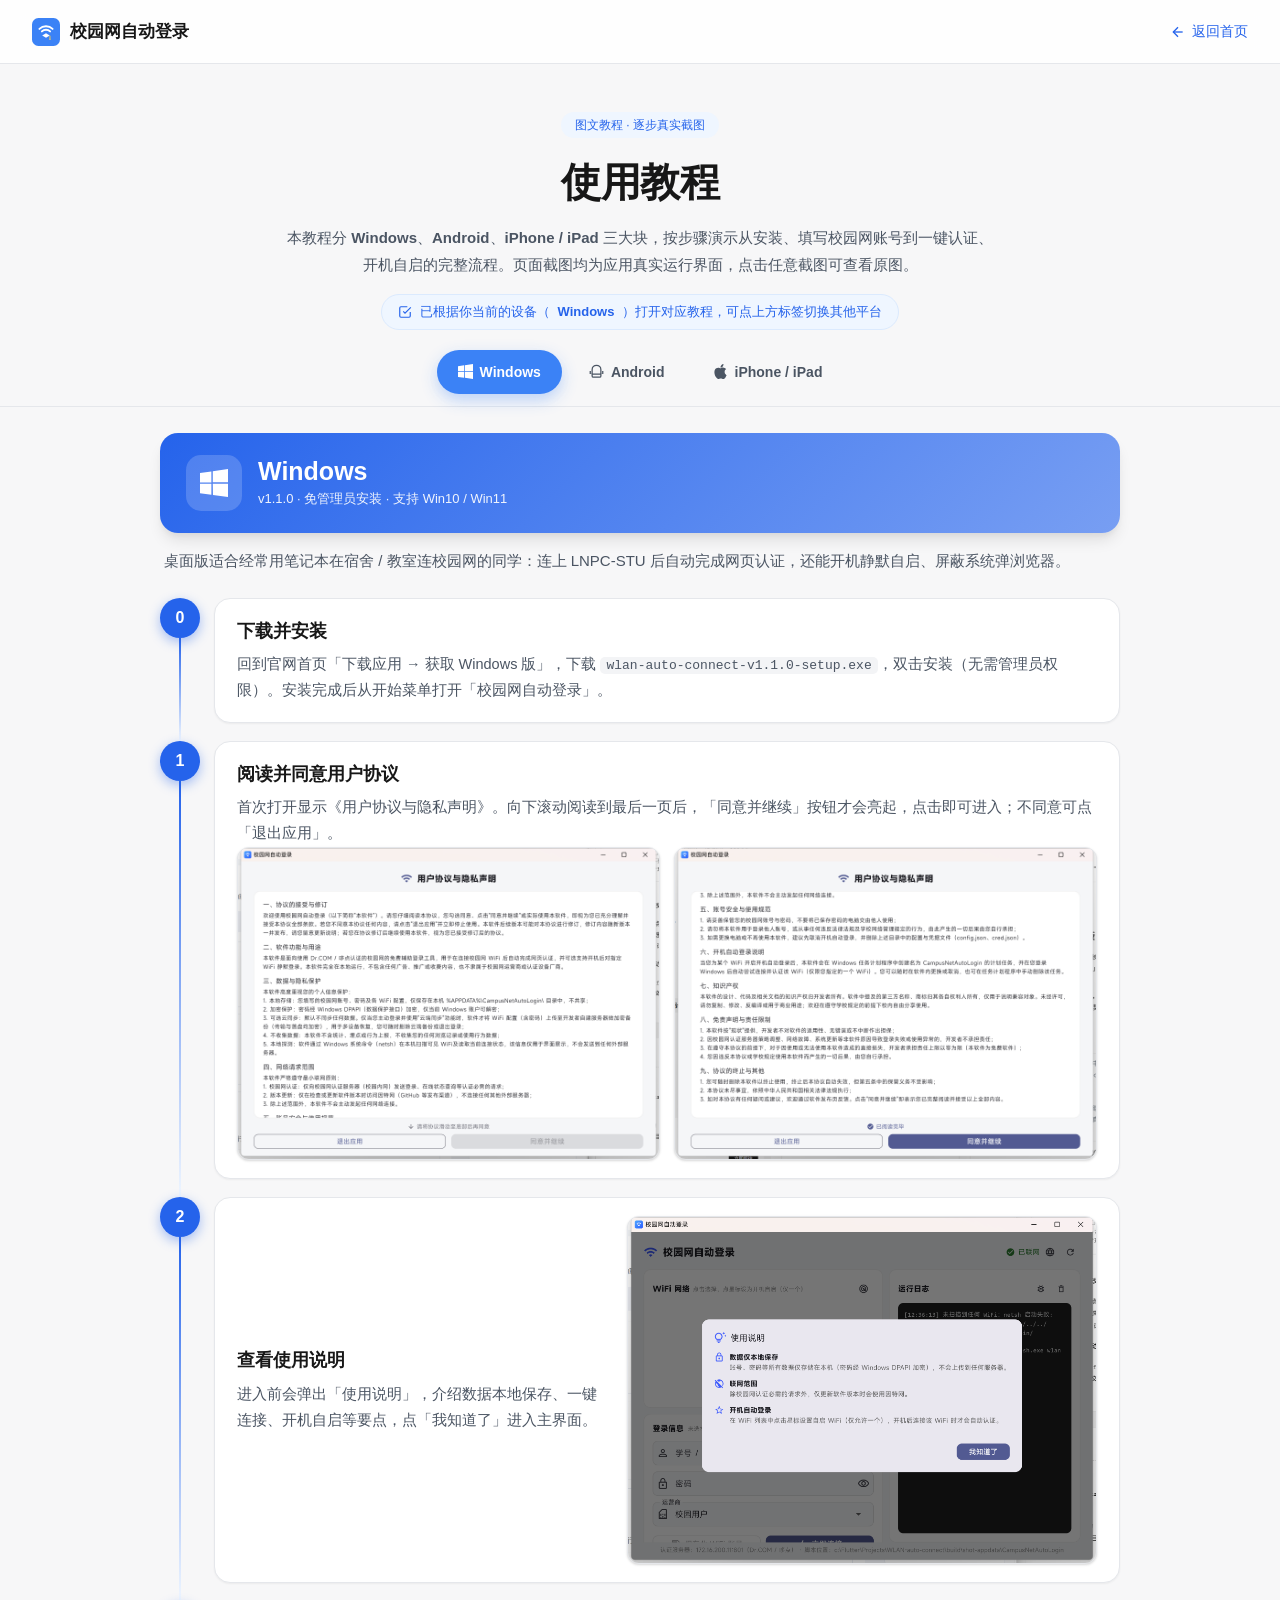
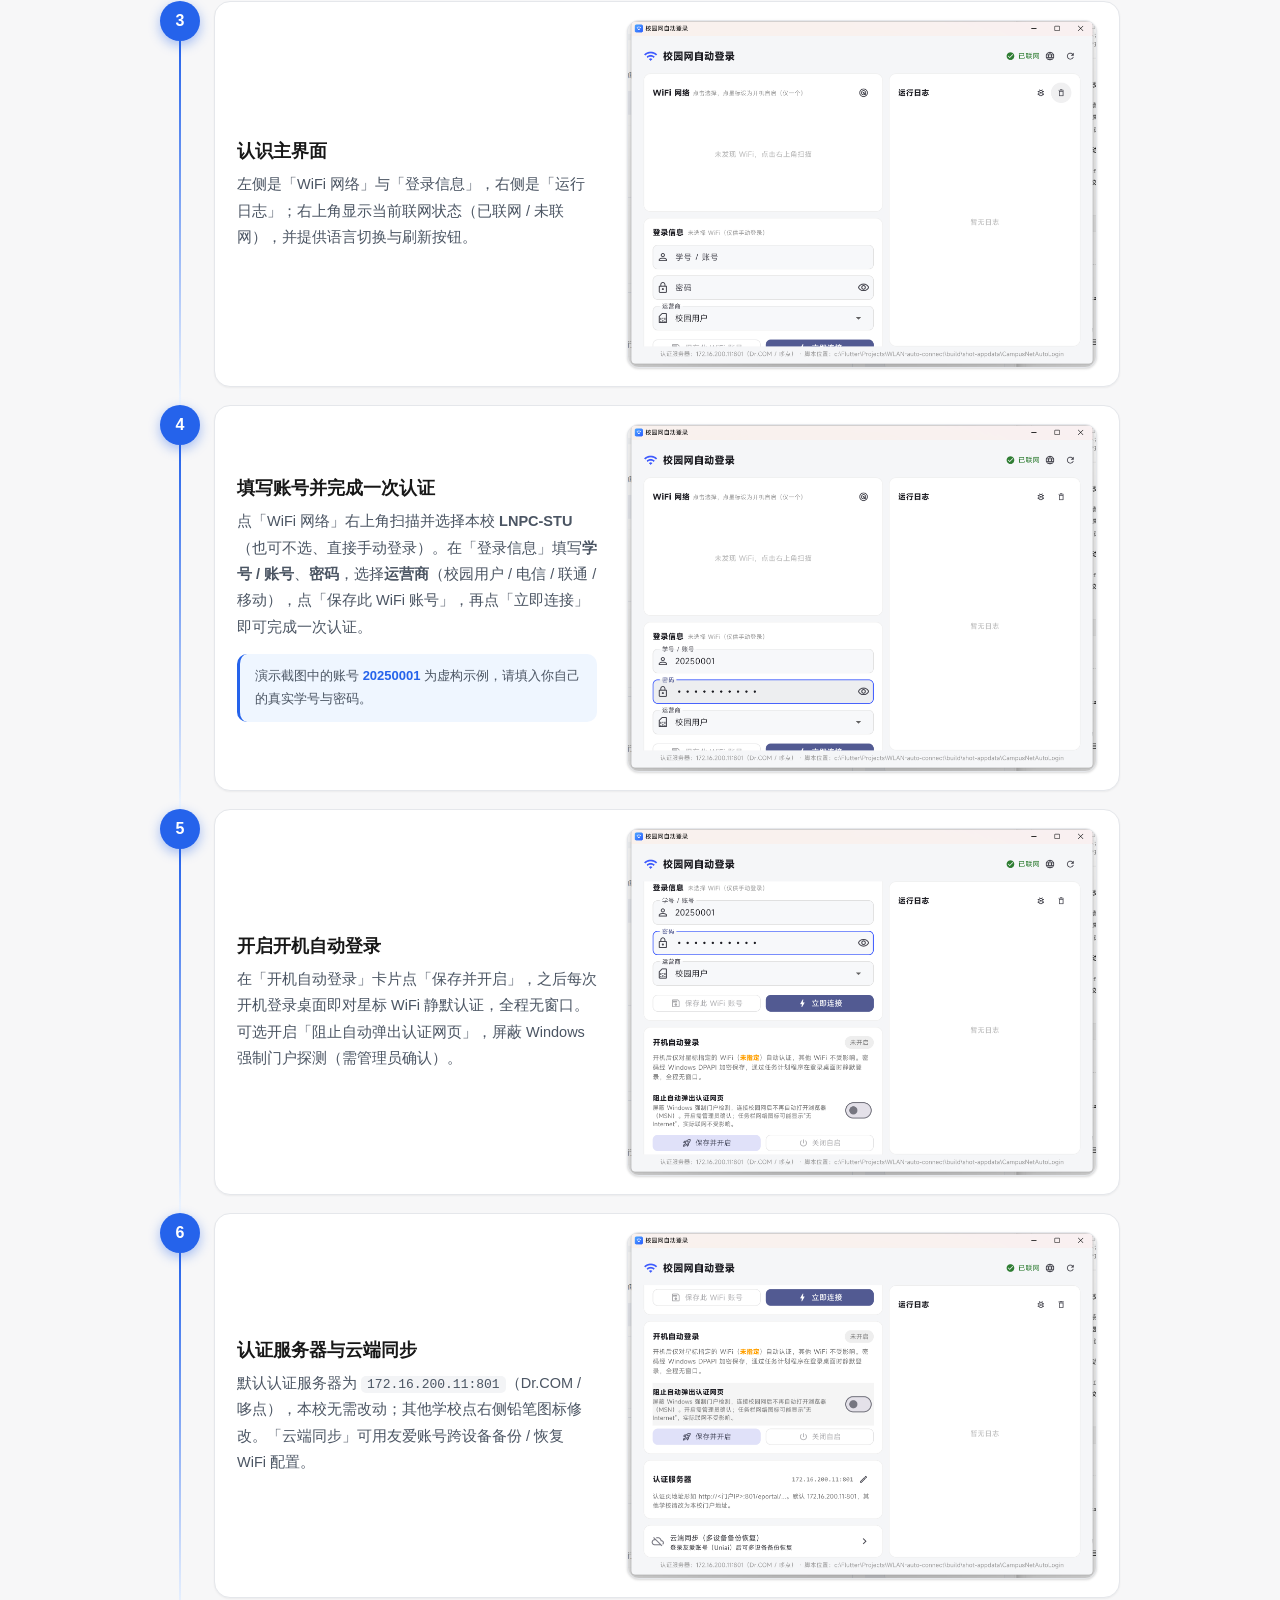
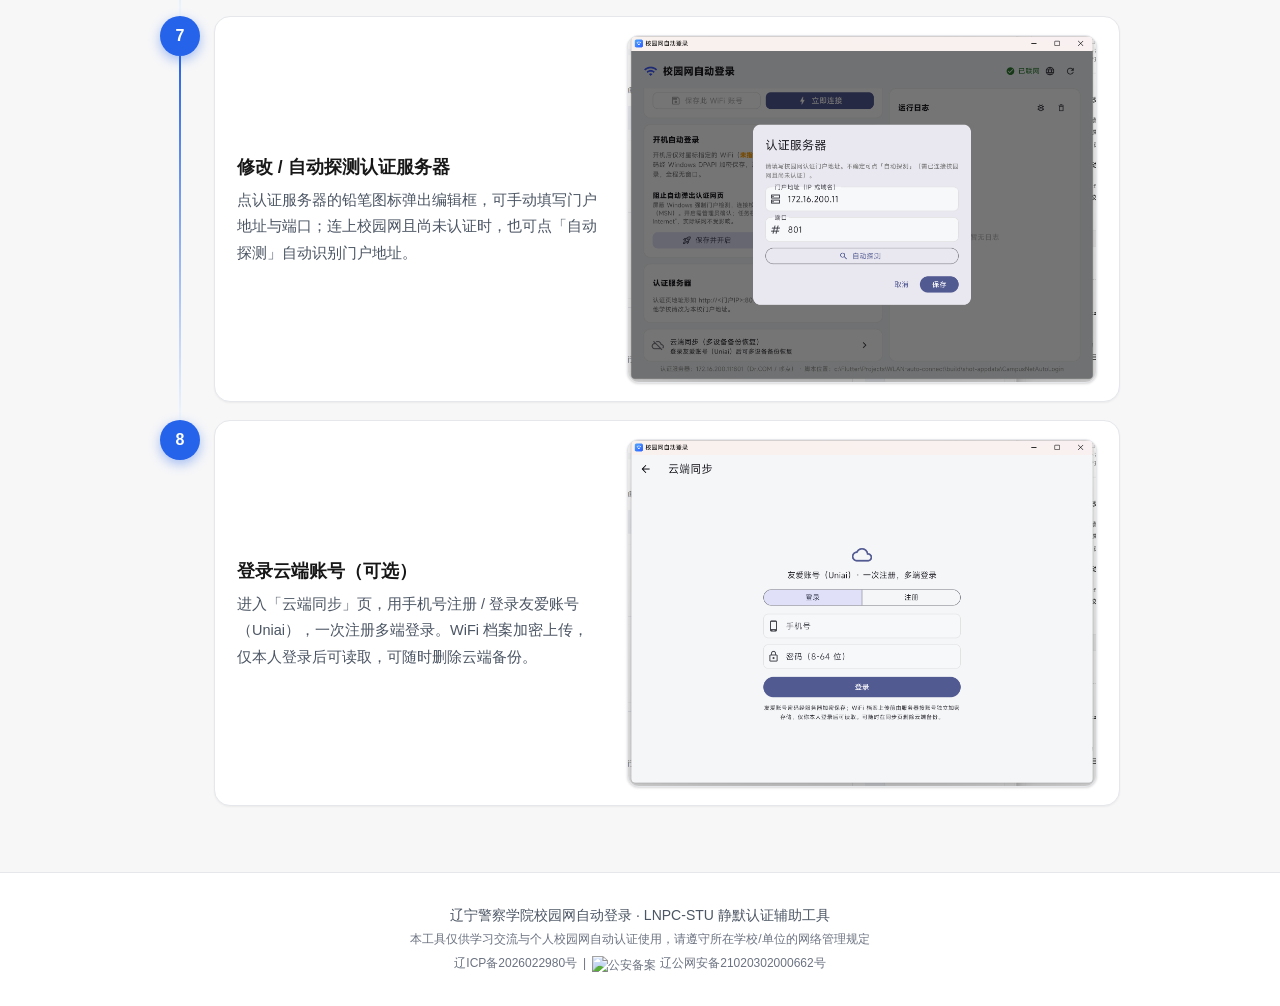
==== commit 07e91b35: "Fix website contrast and narrow-screen nav; add design contracts 把官网的设计决策落纸，并用可执行的静态契约守住它们。已部署到 wlan" ====
--- a/website/help.html
+++ b/website/help.html
@@ -14,7 +14,7 @@
     .tut-hero h1 { font-size: 36px; letter-spacing: -0.5px; margin-bottom: 12px; }
     .tut-hero p { font-size: 15px; color: var(--text-secondary); line-height: 1.8; }
     .tut-os-hint { display: inline-flex; align-items: center; gap: 8px; margin-top: 16px; font-size: 13px; color: var(--primary-dark); background: var(--primary-light); border: 1px solid var(--primary-lighter); padding: 7px 16px; border-radius: 999px; }
-    .tut-os-hint b { color: var(--primary); }
+    .tut-os-hint b { color: var(--primary-dark); }
     .tut-os-hint svg { flex-shrink: 0; }
 
     /* 平台标签页 */
@@ -26,12 +26,12 @@
       border-bottom: 1px solid var(--border);
     }
     .ttab {
-      display: inline-flex; align-items: center; gap: 7px;
+      display: inline-flex; align-items: center; gap: 7px; min-height: 44px;
       padding: 9px 20px; border-radius: 999px;
       font-size: 14px; font-weight: 600; color: var(--text-secondary);
       border: 1.5px solid transparent; transition: all .18s;
     }
-    .ttab:hover { color: var(--primary); background: var(--primary-light); }
+    .ttab:hover { color: var(--primary-dark); background: var(--primary-light); }
     .ttab.is-active { color: #fff; background: var(--primary); box-shadow: 0 6px 16px rgba(59,130,246,.32); }
     .ttab[data-tab="android"].is-active { background: #0F9D58; box-shadow: 0 6px 16px rgba(15,157,88,.32); }
     .ttab[data-tab="ios"].is-active { background: #7C3AED; box-shadow: 0 6px 16px rgba(124,58,237,.32); }
@@ -74,7 +74,7 @@
     .card:hover { box-shadow: var(--shadow); }
     .card .txt h3 { font-size: 17.5px; margin: 1px 0 7px; }
     .card .txt p { font-size: 14.5px; color: var(--text-secondary); line-height: 1.82; }
-    .card .txt a { color: var(--primary); }
+    .card .txt a { color: var(--primary-dark); }
     .card code { background: var(--surface-muted); padding: 1px 6px; border-radius: 5px; font-size: 13px; }
 
     .media { margin-top: 16px; display: flex; gap: 14px; justify-content: center; flex-wrap: wrap; }
@@ -124,7 +124,7 @@
       .media.pair img { width: 100% !important; max-width: 520px !important; }
     }
 
-    .back-home { display: inline-flex; align-items: center; gap: 6px; font-size: 14px; font-weight: 500; color: var(--primary); }
+    .back-home { display: inline-flex; align-items: center; gap: 6px; min-height: 44px; font-size: 14px; font-weight: 500; color: var(--primary-dark); }
     .back-home:hover { text-decoration: underline; }
   </style>
 </head>
--- a/website/style.css
+++ b/website/style.css
@@ -9,13 +9,11 @@
   --surface-muted: #F3F4F6;
   --text: #171717;
   --text-secondary: #4B5563;
-  --text-muted: #9CA3AF;
+  --text-muted: #6B7280;
   --border: #E5E7EB;
-  --border-light: #F3F4F6;
-  --danger: #EF4444;
-  --success: #10B981;
-  --warning: #F59E0B;
-  --gold: #F5C518;
+  --danger: #DC2626;
+  /* 绿只做“成功/已验证”，并且必须是这个深度：#10B981 上压白字只有 2.54，做图标描边也不够 3:1 */
+  --success-deep: #047857;
   --radius: 8px;
   --radius-lg: 12px;
   --radius-xl: 16px;
@@ -65,9 +63,11 @@
   display: inline-flex;
   align-items: center;
   gap: 6px;
+  min-height: 44px;
+  white-space: nowrap;
   font-size: 14px;
   font-weight: 500;
-  color: var(--primary);
+  color: var(--primary-dark);
   padding: 8px 20px;
   border-radius: var(--radius-full);
   border: 1.5px solid var(--primary);
@@ -90,7 +90,7 @@
   display: inline-block;
   font-size: 12px;
   font-weight: 500;
-  color: var(--primary);
+  color: var(--primary-dark);
   background: var(--primary-light);
   padding: 4px 14px;
   border-radius: var(--radius-full);
@@ -143,7 +143,7 @@
   font-weight: 500;
   transition: all 0.2s;
 }
-.btn-hero-secondary:hover { border-color: var(--primary); color: var(--primary); }
+.btn-hero-secondary:hover { border-color: var(--primary); color: var(--primary-dark); }
 
 /* Hero 模拟界面 */
 .hero-visual { flex-shrink: 0; }
@@ -175,8 +175,8 @@
 .mockup-avatar {
   width: 32px; height: 32px;
   border-radius: var(--radius-full);
-  background: var(--primary-lighter);
-  color: var(--primary);
+  background: var(--primary-light);
+  color: var(--primary-dark);
   display: flex;
   align-items: center;
   justify-content: center;
@@ -288,7 +288,7 @@
   left: 0; top: 50%;
   transform: translateY(-50%);
   width: 16px; height: 16px;
-  background: var(--success);
+  background: var(--success-deep);
   border-radius: 50%;
   background-image: url("data:image/svg+xml,%3Csvg xmlns='http://www.w3.org/2000/svg' width='12' height='12' viewBox='0 0 24 24' fill='none' stroke='white' stroke-width='3'%3E%3Cpolyline points='20 6 9 17 4 12'/%3E%3C/svg%3E");
   background-repeat: no-repeat;
@@ -356,6 +356,10 @@
 @media (max-width: 768px) {
   .landing-nav { padding: 0 16px; height: 56px; }
   .landing-nav-left span { font-size: 15px; }
+  /* 窄屏下导航位不够：藏掉图标 + 收窄 padding，否则中文会折行撑破 56px 条
+     （.btn-nav-help 定义在 index.html 自己的 <style> 里，它的 padding 在那边改） */
+  .btn-nav-github svg, .btn-nav-help svg { display: none; }
+  .btn-nav-github { padding: 8px 14px; }
   .hero { flex-direction: column; text-align: center; padding: 40px 20px 60px; }
   .hero h1 { font-size: 30px; }
   .hero-tagline { font-size: 16px; }
@@ -378,3 +382,13 @@
 @media (min-width: 769px) and (max-width: 1024px) {
   .download-platforms { grid-template-columns: 1fr 1fr; }
 }
+
+/* 动效分寸：系统要求减少动效时，一切位移/淡入退化为直接切换（DESIGN.md §5） */
+@media (prefers-reduced-motion: reduce) {
+  html { scroll-behavior: auto; }
+  *, *::before, *::after {
+    animation-duration: 0.01ms !important;
+    animation-iteration-count: 1 !important;
+    transition-duration: 0.01ms !important;
+  }
+}
